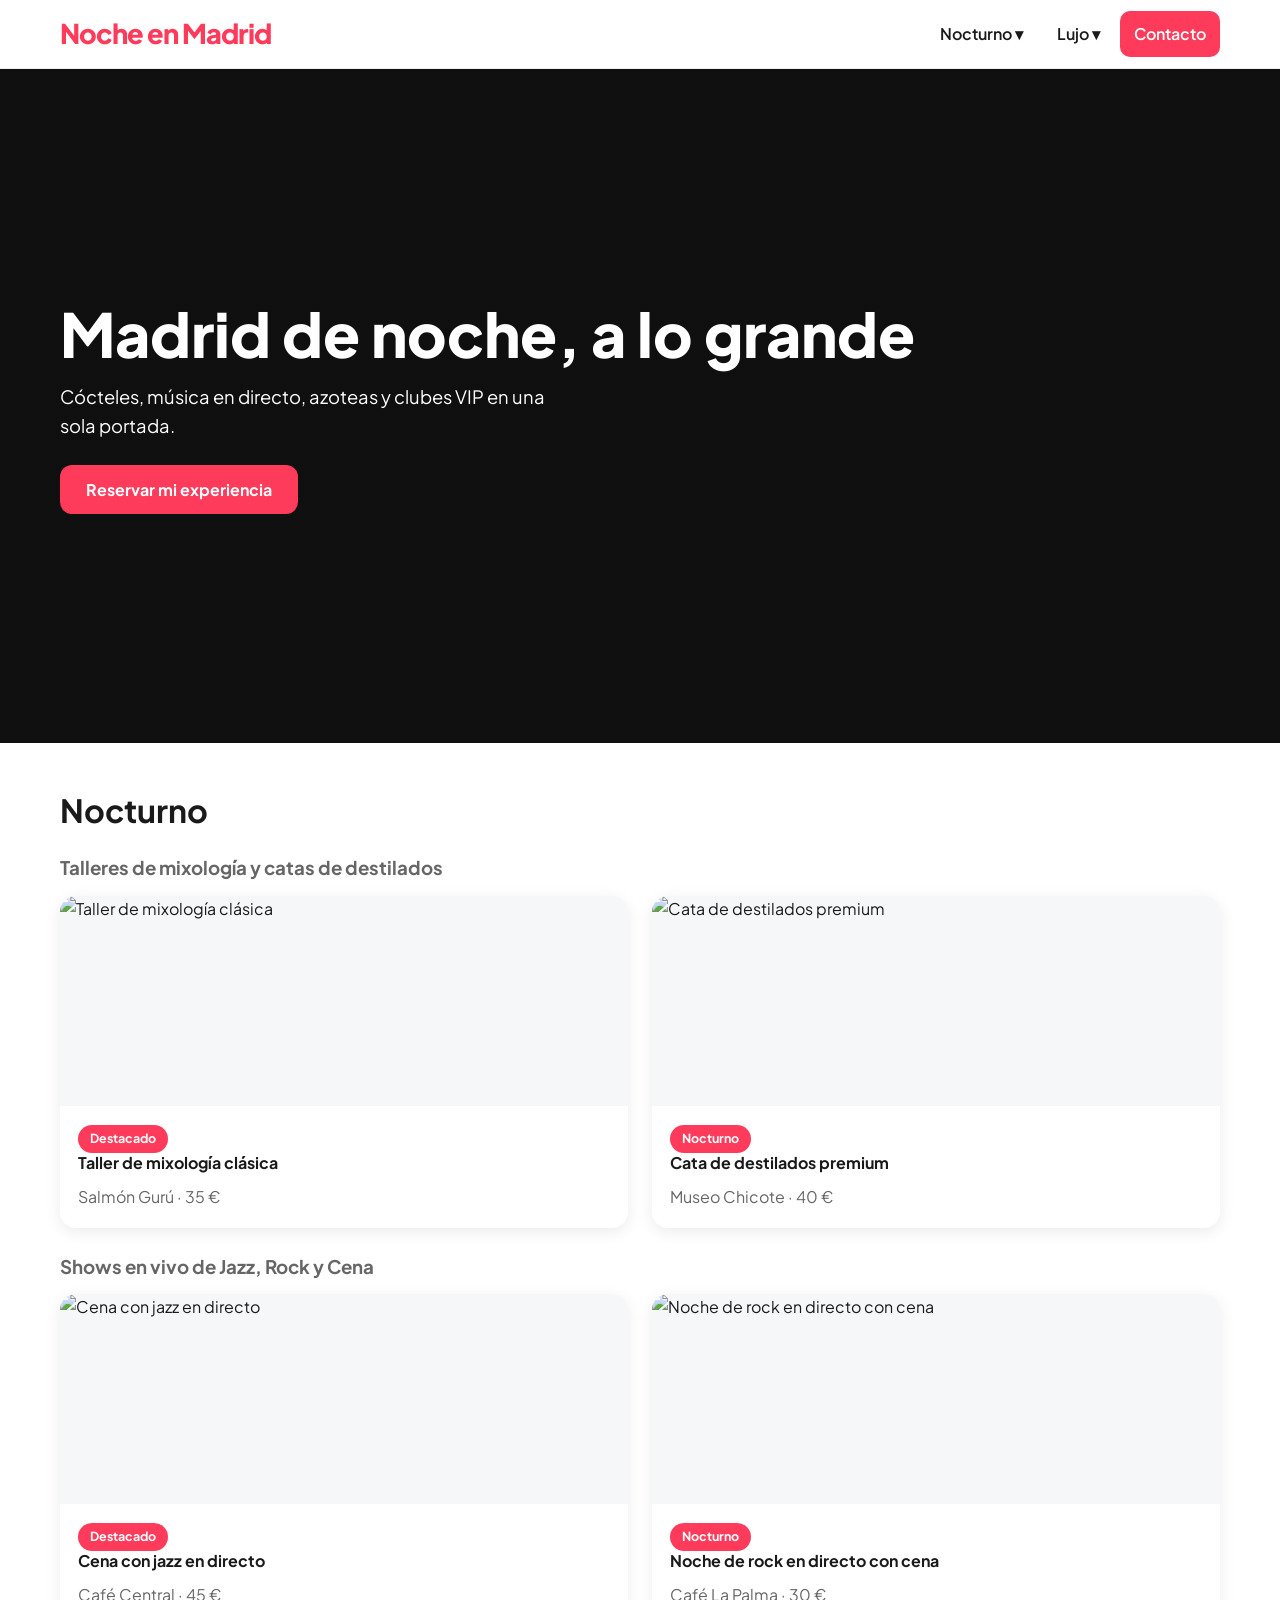
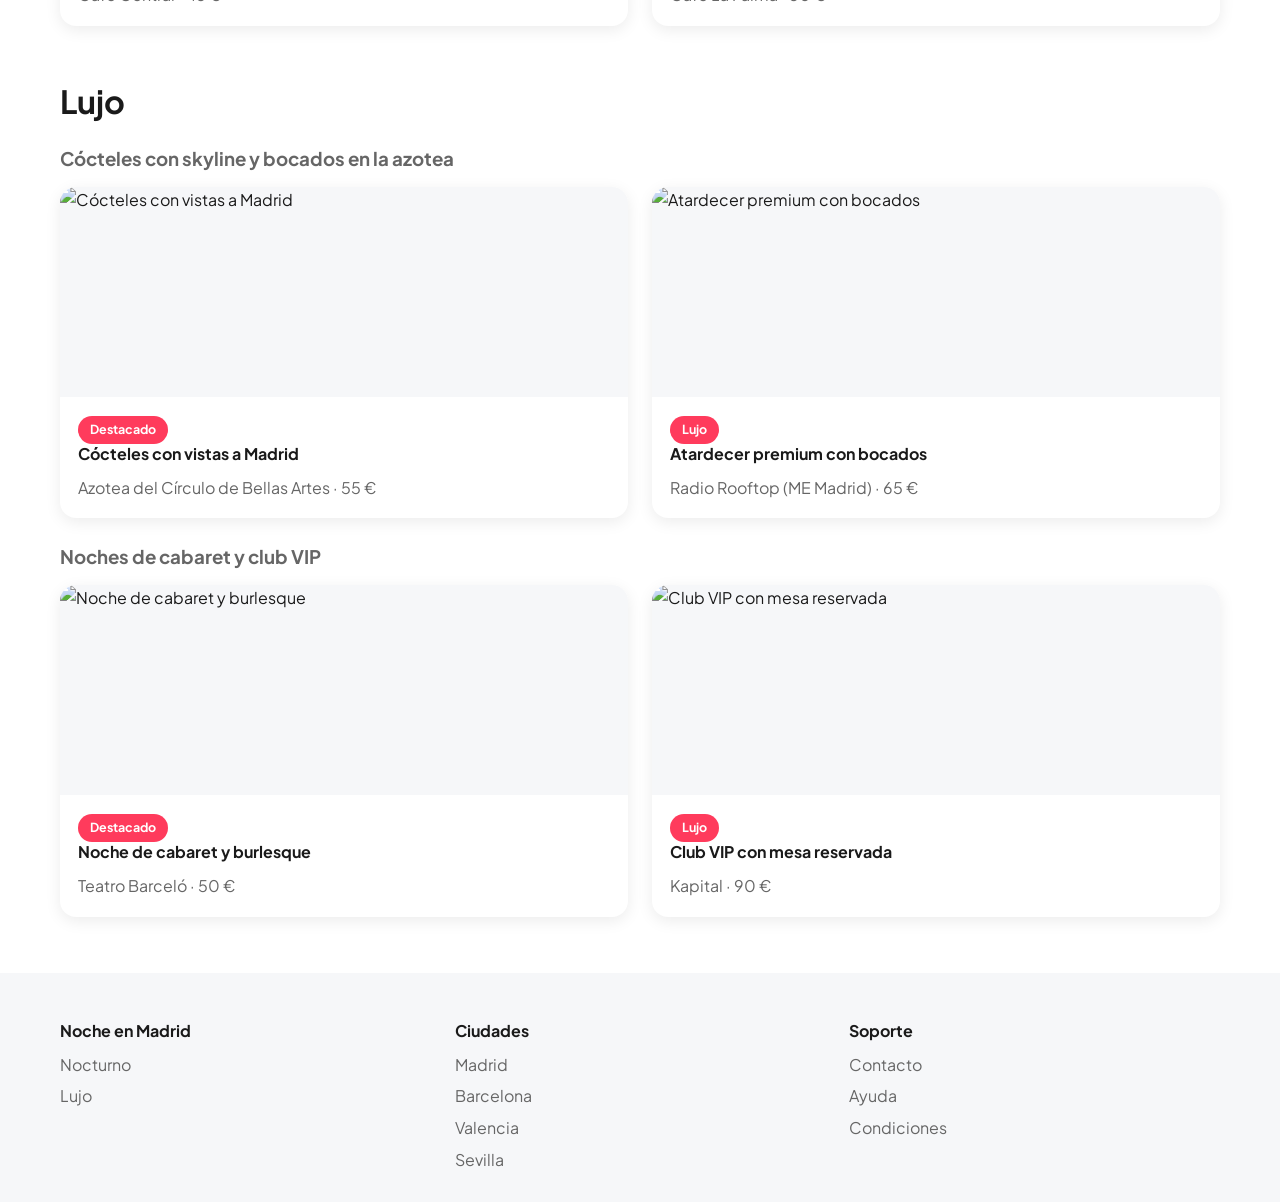
==== index.html @ a61d6d26 "Proyecto HTML ASIR" ====
<!DOCTYPE html>
<html lang="es">
<head>
  <meta charset="UTF-8">
  <meta name="viewport" content="width=device-width, initial-scale=1">
  <title>Madrid | Nocturno y lujo</title>
  <link rel="stylesheet" href="css/styles.css">
</head>
<body>
  <!-- NAVBAR -->
  <header class="navbar"><div class="contenedor">
    <a class="logo" href="index.html">Noche en Madrid</a>
    <nav aria-label="Principal"><ul class="menu">
      <li><a href="index.html#nocturno">Nocturno ▾</a><ul class="submenu"><li><a href="eventos/mix-1.html">Taller de mixología clásica</a></li><li><a href="eventos/mix-2.html">Cata de destilados premium</a></li><li><a href="eventos/live-1.html">Cena con jazz en directo</a></li><li><a href="eventos/live-2.html">Noche de rock en directo con cena</a></li></ul></li>
      <li><a href="index.html#lujo">Lujo ▾</a><ul class="submenu"><li><a href="eventos/roof-1.html">Cócteles con vistas a Madrid</a></li><li><a href="eventos/roof-2.html">Atardecer premium con bocados</a></li><li><a href="eventos/cab-1.html">Noche de cabaret y burlesque</a></li><li><a href="eventos/cab-2.html">Club VIP con mesa reservada</a></li></ul></li>
      <li><a class="btn-nav" href="contacto.html">Contacto</a></li>
    </ul></nav>
  </div></header>

  <!-- Portada General-->
  <!-- BANNER PARALLAX -->
  <section class="parallax"><div class="contenedor"><h1>Madrid de noche, a lo grande</h1><p>Cócteles, música en directo, azoteas y clubes VIP en una sola portada.</p><a class="btn" href="contacto.html">Reservar mi experiencia</a></div></section>
  <main class="contenedor">
    <section id="nocturno" class="bloque"><h2>Nocturno</h2>
      <h3 id="mix">Talleres de mixología y catas de destilados</h3>
      <!-- GRID: 2 columnas en escritorio -->
      <div class="grid">
        <article class="card"><a href="eventos/mix-1.html"><img src="https://images.unsplash.com/photo-1514362545857-3bc16c4c7d1b?auto=format&fit=crop&w=800&q=80" alt="Taller de mixología clásica" loading="lazy">
          <div class="card-body"><span class="badge destacado">Destacado</span><h4>Taller de mixología clásica</h4><p>Salmón Gurú · 35 €</p></div></a></article>
        <article class="card"><a href="eventos/mix-2.html"><img src="https://images.unsplash.com/photo-1514362545857-3bc16c4c7d1b?auto=format&fit=crop&w=800&q=80" alt="Cata de destilados premium" loading="lazy">
          <div class="card-body"><span class="badge">Nocturno</span><h4>Cata de destilados premium</h4><p>Museo Chicote · 40 €</p></div></a></article>
      </div>
      <h3 id="live">Shows en vivo de Jazz, Rock y Cena</h3>
      <!-- GRID: 2 columnas en escritorio, 1 en móvil -->
      <div class="grid">
        <article class="card"><a href="eventos/live-1.html"><img src="https://images.unsplash.com/photo-1415201364774-f6f0bb35f28f?auto=format&fit=crop&w=800&q=80" alt="Cena con jazz en directo" loading="lazy">
          <div class="card-body"><span class="badge destacado">Destacado</span><h4>Cena con jazz en directo</h4><p>Café Central · 45 €</p></div></a></article>
        <article class="card"><a href="eventos/live-2.html"><img src="https://images.unsplash.com/photo-1415201364774-f6f0bb35f28f?auto=format&fit=crop&w=800&q=80" alt="Noche de rock en directo con cena" loading="lazy">
          <div class="card-body"><span class="badge">Nocturno</span><h4>Noche de rock en directo con cena</h4><p>Café La Palma · 30 €</p></div></a></article>
      </div>
    </section>
    <section id="lujo" class="bloque"><h2>Lujo</h2>
      <h3 id="roof">Cócteles con skyline y bocados en la azotea</h3>
      <!-- GRID: 2 columnas en escritorio, 1 en móvil -->
      <div class="grid">
        <article class="card"><a href="eventos/roof-1.html"><img src="https://images.unsplash.com/photo-1519671482749-fd09be7ccebf?auto=format&fit=crop&w=800&q=80" alt="Cócteles con vistas a Madrid" loading="lazy">
          <div class="card-body"><span class="badge destacado">Destacado</span><h4>Cócteles con vistas a Madrid</h4><p>Azotea del Círculo de Bellas Artes · 55 €</p></div></a></article>
        <article class="card"><a href="eventos/roof-2.html"><img src="https://images.unsplash.com/photo-1519671482749-fd09be7ccebf?auto=format&fit=crop&w=800&q=80" alt="Atardecer premium con bocados" loading="lazy">
          <div class="card-body"><span class="badge">Lujo</span><h4>Atardecer premium con bocados</h4><p>Radio Rooftop (ME Madrid) · 65 €</p></div></a></article>
      </div>
      <h3 id="cab">Noches de cabaret y club VIP</h3>
      <!-- GRID: 2 columnas en escritorio -->
      <div class="grid">
        <article class="card"><a href="eventos/cab-1.html"><img src="https://images.unsplash.com/photo-1492684223066-81342ee5ff30?auto=format&fit=crop&w=800&q=80" alt="Noche de cabaret y burlesque" loading="lazy">
          <div class="card-body"><span class="badge destacado">Destacado</span><h4>Noche de cabaret y burlesque</h4><p>Teatro Barceló · 50 €</p></div></a></article>
        <article class="card"><a href="eventos/cab-2.html"><img src="https://images.unsplash.com/photo-1492684223066-81342ee5ff30?auto=format&fit=crop&w=800&q=80" alt="Club VIP con mesa reservada" loading="lazy">
          <div class="card-body"><span class="badge">Lujo</span><h4>Club VIP con mesa reservada</h4><p>Kapital · 90 €</p></div></a></article>
      </div>
    </section>
  </main>

  <!-- FOOTER: CSS Grid de 3 columnas -->
  <footer class="footer"><div class="contenedor">
    <div class="footer-grid">
      <div><h4>Noche en Madrid</h4><ul><li><a href="index.html#nocturno">Nocturno</a></li><li><a href="index.html#lujo">Lujo</a></li></ul></div>
      <div><h4>Ciudades</h4><ul><li>Madrid</li><li>Barcelona</li><li>Valencia</li><li>Sevilla</li></ul></div>
      <div><h4>Soporte</h4><ul><li><a href="contacto.html">Contacto</a></li><li>Ayuda</li><li>Condiciones</li></ul></div>

  </div></footer>
</body>
</html>
---- css/styles.css ----
/* =====================================================
   Proyecto ASIR · Autor: Juanes
   Solo CSS3 puro (sin JavaScript ni frameworks)
   ===================================================== */
@import url('https://fonts.googleapis.com/css2?family=Plus+Jakarta+Sans:wght@400;600;800&display=swap');

/* Variables: paleta */
:root{--blanco:#FFFFFF;--gris:#F6F7F9;--texto:#1A1A1A;--sec:#666666;--acento:#FF3B5C;--azul:#0070F3;--r:16px;--sombra:0 4px 16px rgba(0,0,0,.08)}
*{box-sizing:border-box;margin:0;padding:0}
body{font-family:'Plus Jakarta Sans',sans-serif;color:var(--texto);background:var(--blanco);line-height:1.6}
img{max-width:100%;display:block}
a{color:inherit;text-decoration:none}
ul{list-style:none}
h1,h2,h3,h4{line-height:1.2;margin-bottom:12px}
.contenedor{width:min(1160px,92%);margin-inline:auto}

/* NAVBAR · FLEXBOX: logo a la izquierda, menú a la derecha */
.navbar{position:sticky;top:0;z-index:50;background:var(--blanco);box-shadow:0 1px 0 #eee}
.navbar .contenedor{display:flex;align-items:center;justify-content:space-between;min-height:68px}
.logo{font-weight:800;font-size:1.7rem;color:var(--acento);letter-spacing:-1px}
.menu{display:flex;align-items:center;gap:6px}
.menu>li{position:relative}
.menu a{display:block;padding:10px 14px;border-radius:10px;font-weight:600;transition:all .3s ease}
.menu a:hover{background:var(--gris);color:var(--acento)}
.menu a.btn-nav{background:var(--acento);color:#fff}
.menu a.btn-nav:hover{background:#e0294a;color:#fff}
/* MENÚ DESPLEGABLE: submenú oculto que aparece con :hover y :focus-within (accesible con teclado) */
.submenu{position:absolute;top:100%;left:0;min-width:270px;background:#fff;border-radius:12px;box-shadow:var(--sombra);padding:8px;opacity:0;visibility:hidden;transform:translateY(8px);transition:all .3s ease}
.menu li:hover>.submenu,.menu li:focus-within>.submenu{opacity:1;visibility:visible;transform:none}

/* ANIMACIONES @keyframes: aparición suave y pulso del badge "Destacado" */
@keyframes fadeInUp{from{opacity:0;transform:translateY(24px)}to{opacity:1;transform:none}}
@keyframes pulso{0%,100%{box-shadow:0 0 0 0 rgba(255,59,92,.5)}50%{box-shadow:0 0 0 10px rgba(255,59,92,0)}}

/* PARALLAX: la imagen queda fija (background-attachment: fixed) mientras el contenido se desplaza */
.parallax{min-height:75vh;display:flex;align-items:center;color:#fff;
  background-image:linear-gradient(rgba(0,0,0,.55),rgba(0,0,0,.55)),url('https://images.unsplash.com/photo-1514362545857-3bc16c4c7d1b?auto=format&fit=crop&w=1600&q=80');
  background-attachment:fixed;background-position:center;background-size:cover;background-color:#222}
.parallax h1{font-size:clamp(2rem,6vw,3.8rem);font-weight:800;animation:fadeInUp .9s ease both}
.parallax p{font-size:1.15rem;margin-bottom:24px;max-width:520px}

/* Botones y badges */
.btn{display:inline-block;background:var(--acento);color:#fff;padding:12px 26px;border:0;border-radius:12px;font:inherit;font-weight:700;cursor:pointer;transition:all .3s ease}
.btn:hover{background:#e0294a;transform:translateY(-3px);box-shadow:0 8px 18px rgba(255,59,92,.35)}
.badge{display:inline-block;padding:4px 12px;border-radius:999px;background:var(--acento);color:#fff;font-size:.78rem;font-weight:700}
.badge.azul{background:var(--azul)}
.destacado{animation:pulso 2s infinite}

/* PORTADA · CSS GRID: tarjetas de 2 columnas por subapartado */
.bloque{padding:48px 0 8px}
.bloque h2{font-size:2rem}
.bloque h3{margin:28px 0 16px;color:var(--sec)}
.grid{display:grid;grid-template-columns:repeat(2,1fr);gap:24px}
.card{background:#fff;border-radius:var(--r);box-shadow:var(--sombra);overflow:hidden;transition:all .3s ease}
.card:hover{transform:translateY(-5px);box-shadow:0 14px 30px rgba(0,0,0,.14)}
.card img{width:100%;height:210px;object-fit:cover;background:var(--gris)}
.card-body{padding:18px}
.card-body p{color:var(--sec)}

/* PÁGINAS DE EVENTO · GRID 2 columnas: contenido + tarjeta lateral sticky */
.migas{display:flex;flex-wrap:wrap;gap:8px;padding:20px 0;font-size:.9rem;color:var(--sec)}
.migas li+li::before{content:">";margin-right:8px}
.migas a:hover{color:var(--acento)}
.detalle{display:grid;grid-template-columns:2fr 1fr;gap:32px;align-items:start;padding-bottom:48px}
.contenido section{margin-top:32px}
.contenido h1{font-size:2.2rem;margin-top:16px}
.lead{color:var(--sec);font-size:1.1rem}
/* CARRUSEL CSS PURO: Flexbox + scroll horizontal con scroll-snap */
.carrusel{display:flex;gap:12px;overflow-x:auto;scroll-snap-type:x mandatory;border-radius:var(--r);margin-bottom:8px}
.carrusel img{flex:0 0 100%;height:420px;object-fit:cover;scroll-snap-align:center;background:var(--gris)}
.pista{font-size:.85rem;color:var(--sec);margin-bottom:12px}
.disfrutar{display:grid;grid-template-columns:repeat(2,1fr);gap:12px}
.disfrutar li{background:var(--gris);padding:14px;border-radius:12px;transition:all .3s ease}
.disfrutar li:hover{transform:translateY(-3px);box-shadow:var(--sombra)}
.info{display:grid;grid-template-columns:repeat(2,1fr);gap:12px}
.info div{background:var(--gris);padding:14px;border-radius:12px}
.mapa iframe{width:100%;height:350px;border:0;border-radius:var(--r);margin-top:12px}
.resumen{position:sticky;top:90px;background:#fff;border-radius:var(--r);box-shadow:var(--sombra);padding:24px}
.resumen .btn{display:block;text-align:center;margin-top:16px}
.precio{font-size:2rem;font-weight:800}
.nota{color:var(--sec);font-size:.85rem}

/* Contacto */
.contacto-form{padding:16px 0 48px;max-width:780px}
.contacto-form h1,main>h1{margin:24px 0}
fieldset{border:1px solid #e4e6ea;border-radius:var(--r);padding:20px;margin-bottom:20px}
legend{padding:0 10px;font-weight:700;color:var(--acento)}
.campos{display:grid;grid-template-columns:repeat(2,1fr);gap:16px}
label{display:block;font-weight:600;font-size:.92rem}
input,select,textarea{width:100%;margin-top:6px;padding:11px 12px;border:1px solid #d5d8de;border-radius:12px;font:inherit;background:var(--gris);transition:all .3s ease}
input:focus,select:focus,textarea:focus{outline:2px solid var(--azul);background:#fff}
label.inline{display:flex;align-items:center;gap:8px;margin-top:10px;font-weight:400}
label.inline input{width:auto;margin:0}

/* FOOTER · GRID de 4 columnas */
.footer{background:var(--gris);padding:48px 0 24px;margin-top:48px}
.footer-grid{display:grid;grid-template-columns:repeat(3,1fr);gap:24px}
.footer h4{margin-bottom:12px}
.footer li{color:var(--sec);margin-bottom:6px}
.footer a:hover{color:var(--acento)}
.creditos{margin-top:32px;padding-top:16px;border-top:1px solid #dde0e5;color:var(--sec);font-size:.85rem}

/* MEDIA QUERIES · TABLET (≤992px): detalle y footer se reorganizan */
@media (max-width:992px){
  .detalle{grid-template-columns:1fr}
  .resumen{position:static}
  .footer-grid{grid-template-columns:repeat(3,1fr)}
  .carrusel img{height:340px}
}
/* MEDIA QUERIES · MÓVIL (≤600px): todo a 1 columna, menú vertical y mapas más bajos */
@media (max-width:600px){
  .navbar .contenedor{flex-direction:column;padding:10px 0}
  .menu{flex-wrap:wrap;justify-content:center}
  .submenu{display:none}               /* en móvil se navega desde las tarjetas */
  .grid,.disfrutar,.info,.campos,.footer-grid{grid-template-columns:1fr}
  .parallax{background-attachment:scroll} /* el parallax fijo falla en móviles */
  .carrusel img{height:240px}
  .mapa iframe{height:260px}
}
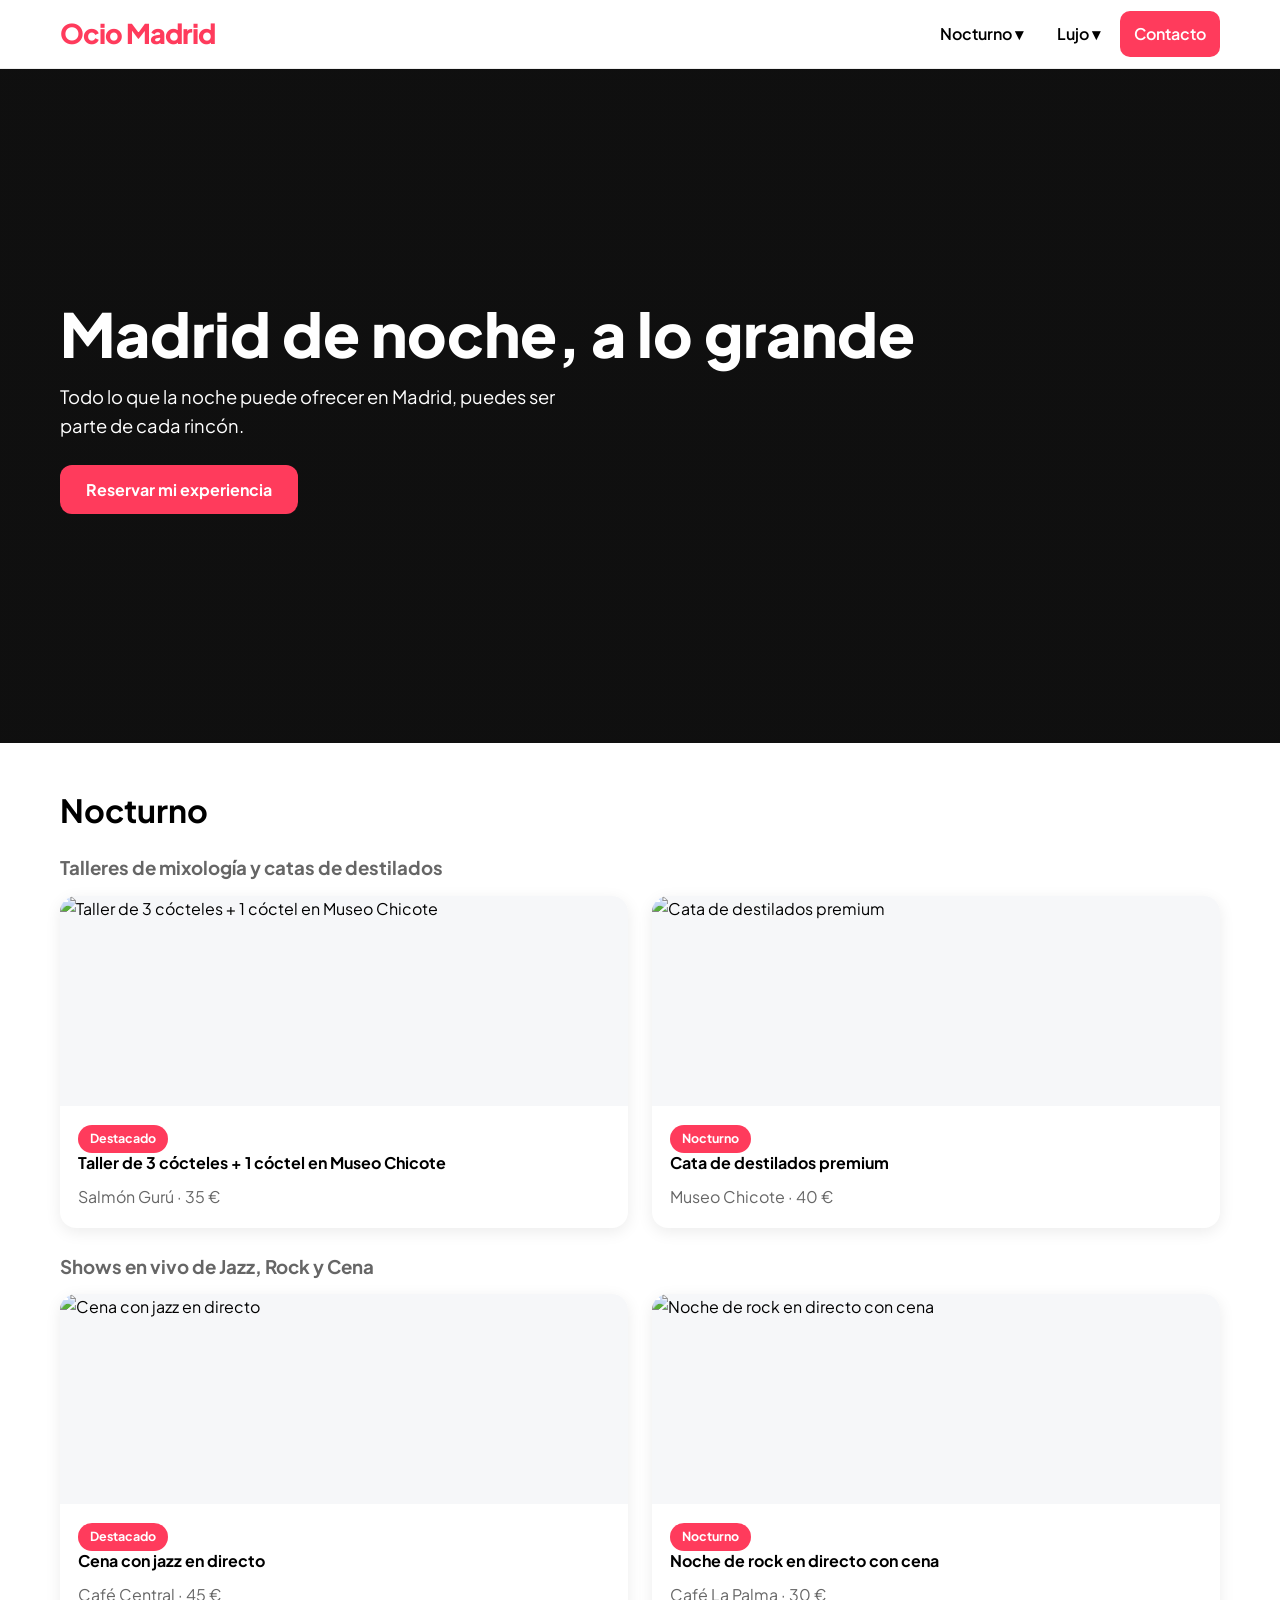
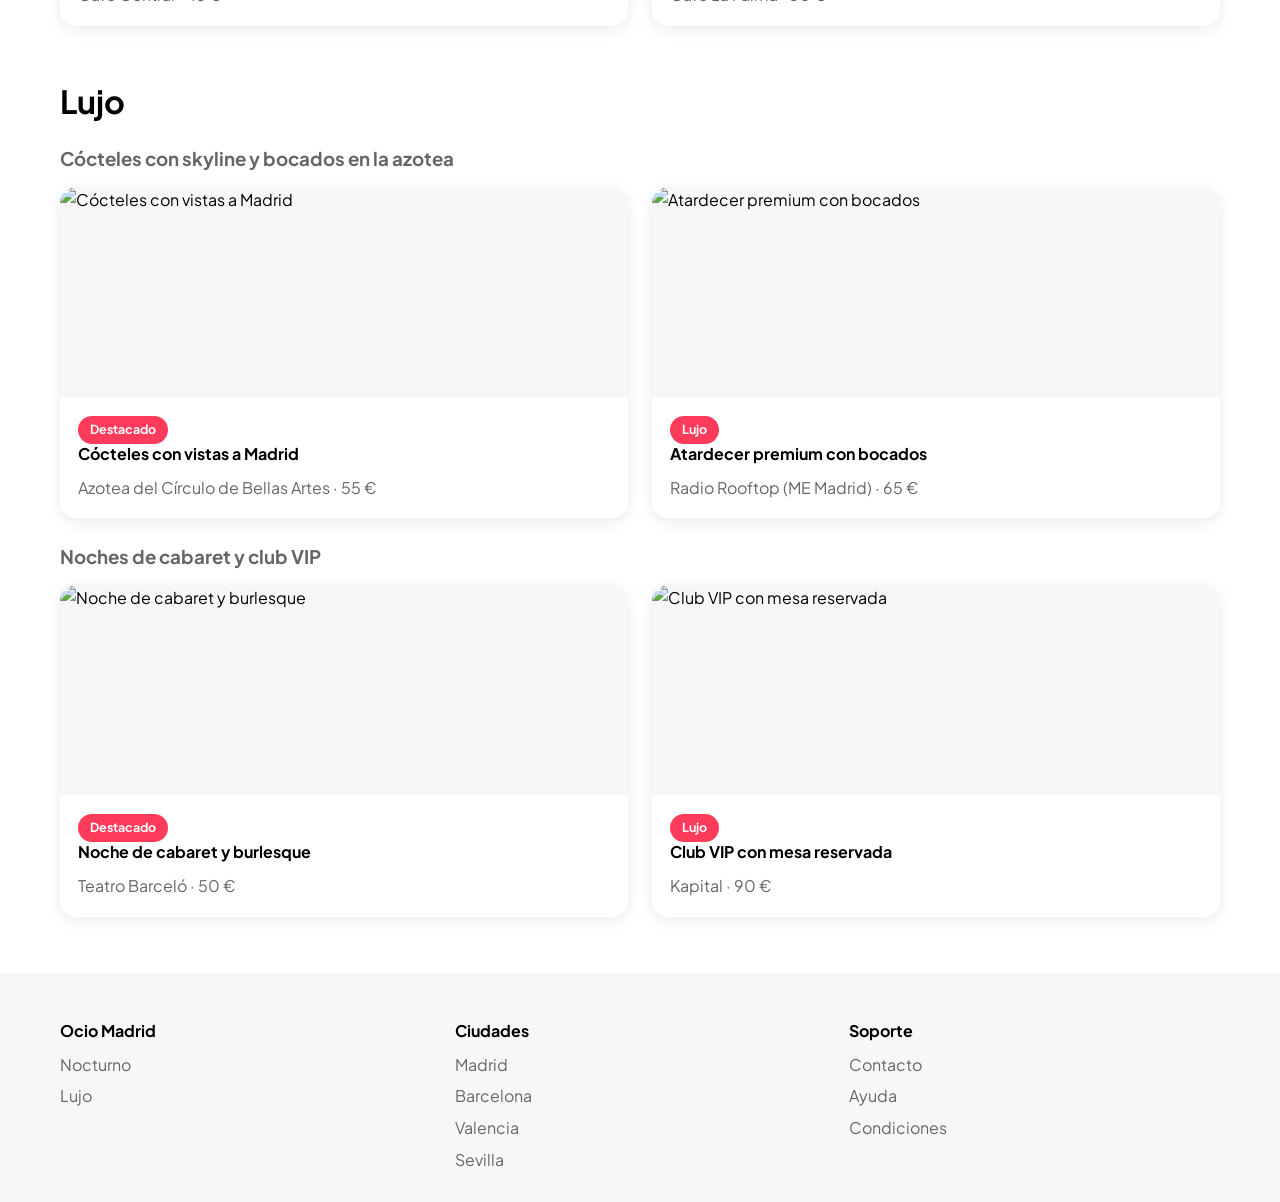
==== commit 96a14a1b: "Correcciones" ====
--- a/index.html
+++ b/index.html
@@ -1,3 +1,4 @@
+<!--Todo esto es la portada de mi parte con mis cosas (Juanes)-->
 <!DOCTYPE html>
 <html lang="es">
 <head>
@@ -9,9 +10,9 @@
 <body>
   <!-- NAVBAR -->
   <header class="navbar"><div class="contenedor">
-    <a class="logo" href="index.html">Noche en Madrid</a>
+    <a class="logo" href="index.html">Ocio Madrid</a>
     <nav aria-label="Principal"><ul class="menu">
-      <li><a href="index.html#nocturno">Nocturno ▾</a><ul class="submenu"><li><a href="eventos/mix-1.html">Taller de mixología clásica</a></li><li><a href="eventos/mix-2.html">Cata de destilados premium</a></li><li><a href="eventos/live-1.html">Cena con jazz en directo</a></li><li><a href="eventos/live-2.html">Noche de rock en directo con cena</a></li></ul></li>
+      <li><a href="index.html#nocturno">Nocturno ▾</a><ul class="submenu"><li><a href="eventos/mix-1.html">Taller de 3 cócteles + 1 cóctel en Museo Chicote</a></li><li><a href="eventos/mix-2.html">Cata de destilados premium</a></li><li><a href="eventos/live-1.html">Cena con jazz en directo</a></li><li><a href="eventos/live-2.html">Noche de rock en directo con cena</a></li></ul></li>
       <li><a href="index.html#lujo">Lujo ▾</a><ul class="submenu"><li><a href="eventos/roof-1.html">Cócteles con vistas a Madrid</a></li><li><a href="eventos/roof-2.html">Atardecer premium con bocados</a></li><li><a href="eventos/cab-1.html">Noche de cabaret y burlesque</a></li><li><a href="eventos/cab-2.html">Club VIP con mesa reservada</a></li></ul></li>
       <li><a class="btn-nav" href="contacto.html">Contacto</a></li>
     </ul></nav>
@@ -19,19 +20,19 @@
 
   <!-- Portada General-->
   <!-- BANNER PARALLAX -->
-  <section class="parallax"><div class="contenedor"><h1>Madrid de noche, a lo grande</h1><p>Cócteles, música en directo, azoteas y clubes VIP en una sola portada.</p><a class="btn" href="contacto.html">Reservar mi experiencia</a></div></section>
+  <section class="parallax"><div class="contenedor"><h1>Madrid de noche, a lo grande</h1><p>Todo lo que la noche puede ofrecer en Madrid, puedes ser parte de cada rincón.</p><a class="btn" href="contacto.html">Reservar mi experiencia</a></div></section>
   <main class="contenedor">
     <section id="nocturno" class="bloque"><h2>Nocturno</h2>
       <h3 id="mix">Talleres de mixología y catas de destilados</h3>
-      <!-- GRID: 2 columnas en escritorio -->
+      <!-- GRID de 2 columnas en escritorio -->
       <div class="grid">
-        <article class="card"><a href="eventos/mix-1.html"><img src="https://images.unsplash.com/photo-1514362545857-3bc16c4c7d1b?auto=format&fit=crop&w=800&q=80" alt="Taller de mixología clásica" loading="lazy">
-          <div class="card-body"><span class="badge destacado">Destacado</span><h4>Taller de mixología clásica</h4><p>Salmón Gurú · 35 €</p></div></a></article>
+        <article class="card"><a href="eventos/mix-1.html"><img src="https://images.unsplash.com/photo-1514362545857-3bc16c4c7d1b?auto=format&fit=crop&w=800&q=80" alt="Taller de 3 cócteles + 1 cóctel en Museo Chicote" loading="lazy">
+          <div class="card-body"><span class="badge destacado">Destacado</span><h4>Taller de 3 cócteles + 1 cóctel en Museo Chicote</h4><p>Salmón Gurú · 35 €</p></div></a></article>
         <article class="card"><a href="eventos/mix-2.html"><img src="https://images.unsplash.com/photo-1514362545857-3bc16c4c7d1b?auto=format&fit=crop&w=800&q=80" alt="Cata de destilados premium" loading="lazy">
           <div class="card-body"><span class="badge">Nocturno</span><h4>Cata de destilados premium</h4><p>Museo Chicote · 40 €</p></div></a></article>
       </div>
       <h3 id="live">Shows en vivo de Jazz, Rock y Cena</h3>
-      <!-- GRID: 2 columnas en escritorio, 1 en móvil -->
+      <!-- GRID de 2 columnas en escritorio, 1 en móvil -->
       <div class="grid">
         <article class="card"><a href="eventos/live-1.html"><img src="https://images.unsplash.com/photo-1415201364774-f6f0bb35f28f?auto=format&fit=crop&w=800&q=80" alt="Cena con jazz en directo" loading="lazy">
           <div class="card-body"><span class="badge destacado">Destacado</span><h4>Cena con jazz en directo</h4><p>Café Central · 45 €</p></div></a></article>
@@ -41,7 +42,7 @@
     </section>
     <section id="lujo" class="bloque"><h2>Lujo</h2>
       <h3 id="roof">Cócteles con skyline y bocados en la azotea</h3>
-      <!-- GRID: 2 columnas en escritorio, 1 en móvil -->
+      <!-- GRID de 2 columnas en escritorio, 1 en móvil -->
       <div class="grid">
         <article class="card"><a href="eventos/roof-1.html"><img src="https://images.unsplash.com/photo-1519671482749-fd09be7ccebf?auto=format&fit=crop&w=800&q=80" alt="Cócteles con vistas a Madrid" loading="lazy">
           <div class="card-body"><span class="badge destacado">Destacado</span><h4>Cócteles con vistas a Madrid</h4><p>Azotea del Círculo de Bellas Artes · 55 €</p></div></a></article>
@@ -49,7 +50,7 @@
           <div class="card-body"><span class="badge">Lujo</span><h4>Atardecer premium con bocados</h4><p>Radio Rooftop (ME Madrid) · 65 €</p></div></a></article>
       </div>
       <h3 id="cab">Noches de cabaret y club VIP</h3>
-      <!-- GRID: 2 columnas en escritorio -->
+      <!-- GRID de 2 columnas en escritorio -->
       <div class="grid">
         <article class="card"><a href="eventos/cab-1.html"><img src="https://images.unsplash.com/photo-1492684223066-81342ee5ff30?auto=format&fit=crop&w=800&q=80" alt="Noche de cabaret y burlesque" loading="lazy">
           <div class="card-body"><span class="badge destacado">Destacado</span><h4>Noche de cabaret y burlesque</h4><p>Teatro Barceló · 50 €</p></div></a></article>
@@ -59,10 +60,10 @@
     </section>
   </main>
 
-  <!-- FOOTER: CSS Grid de 3 columnas -->
+  <!-- FOOTER CSS Grid de 3 columnas -->
   <footer class="footer"><div class="contenedor">
     <div class="footer-grid">
-      <div><h4>Noche en Madrid</h4><ul><li><a href="index.html#nocturno">Nocturno</a></li><li><a href="index.html#lujo">Lujo</a></li></ul></div>
+      <div><h4>Ocio Madrid</h4><ul><li><a href="index.html#nocturno">Nocturno</a></li><li><a href="index.html#lujo">Lujo</a></li></ul></div>
       <div><h4>Ciudades</h4><ul><li>Madrid</li><li>Barcelona</li><li>Valencia</li><li>Sevilla</li></ul></div>
       <div><h4>Soporte</h4><ul><li><a href="contacto.html">Contacto</a></li><li>Ayuda</li><li>Condiciones</li></ul></div>
 
--- a/css/styles.css
+++ b/css/styles.css
@@ -1,119 +1,557 @@
-/* =====================================================
-   Proyecto ASIR · Autor: Juanes
-   Solo CSS3 puro (sin JavaScript ni frameworks)
-   ===================================================== */
 @import url('https://fonts.googleapis.com/css2?family=Plus+Jakarta+Sans:wght@400;600;800&display=swap');
 
-/* Variables: paleta */
-:root{--blanco:#FFFFFF;--gris:#F6F7F9;--texto:#1A1A1A;--sec:#666666;--acento:#FF3B5C;--azul:#0070F3;--r:16px;--sombra:0 4px 16px rgba(0,0,0,.08)}
-*{box-sizing:border-box;margin:0;padding:0}
-body{font-family:'Plus Jakarta Sans',sans-serif;color:var(--texto);background:var(--blanco);line-height:1.6}
-img{max-width:100%;display:block}
-a{color:inherit;text-decoration:none}
-ul{list-style:none}
-h1,h2,h3,h4{line-height:1.2;margin-bottom:12px}
-.contenedor{width:min(1160px,92%);margin-inline:auto}
-
-/* NAVBAR · FLEXBOX: logo a la izquierda, menú a la derecha */
-.navbar{position:sticky;top:0;z-index:50;background:var(--blanco);box-shadow:0 1px 0 #eee}
-.navbar .contenedor{display:flex;align-items:center;justify-content:space-between;min-height:68px}
-.logo{font-weight:800;font-size:1.7rem;color:var(--acento);letter-spacing:-1px}
-.menu{display:flex;align-items:center;gap:6px}
-.menu>li{position:relative}
-.menu a{display:block;padding:10px 14px;border-radius:10px;font-weight:600;transition:all .3s ease}
-.menu a:hover{background:var(--gris);color:var(--acento)}
-.menu a.btn-nav{background:var(--acento);color:#fff}
-.menu a.btn-nav:hover{background:#e0294a;color:#fff}
-/* MENÚ DESPLEGABLE: submenú oculto que aparece con :hover y :focus-within (accesible con teclado) */
-.submenu{position:absolute;top:100%;left:0;min-width:270px;background:#fff;border-radius:12px;box-shadow:var(--sombra);padding:8px;opacity:0;visibility:hidden;transform:translateY(8px);transition:all .3s ease}
-.menu li:hover>.submenu,.menu li:focus-within>.submenu{opacity:1;visibility:visible;transform:none}
-
-/* ANIMACIONES @keyframes: aparición suave y pulso del badge "Destacado" */
-@keyframes fadeInUp{from{opacity:0;transform:translateY(24px)}to{opacity:1;transform:none}}
-@keyframes pulso{0%,100%{box-shadow:0 0 0 0 rgba(255,59,92,.5)}50%{box-shadow:0 0 0 10px rgba(255,59,92,0)}}
-
-/* PARALLAX: la imagen queda fija (background-attachment: fixed) mientras el contenido se desplaza */
-.parallax{min-height:75vh;display:flex;align-items:center;color:#fff;
-  background-image:linear-gradient(rgba(0,0,0,.55),rgba(0,0,0,.55)),url('https://images.unsplash.com/photo-1514362545857-3bc16c4c7d1b?auto=format&fit=crop&w=1600&q=80');
-  background-attachment:fixed;background-position:center;background-size:cover;background-color:#222}
-.parallax h1{font-size:clamp(2rem,6vw,3.8rem);font-weight:800;animation:fadeInUp .9s ease both}
-.parallax p{font-size:1.15rem;margin-bottom:24px;max-width:520px}
+/* Variables de la paleta de colores */
+:root {
+  --blanco: #FFFFFF;
+  --gris: #F6F7F9;
+  --texto: #000000;
+  --sec: #666666;
+  --acento: #FF3B5C;
+  --azul: #0070F3;
+  --r: 16px;
+  --sombra: 0 4px 16px rgba(0, 0, 0, .08)
+}
+
+* {
+  box-sizing: border-box;
+  margin: 0;
+  padding: 0
+}
+
+body {
+  font-family: 'Plus Jakarta Sans', sans-serif;
+  color: var(--texto);
+  background: var(--blanco);
+  line-height: 1.6
+}
+
+img {
+  max-width: 100%;
+  display: block
+}
+
+a {
+  color: inherit;
+  text-decoration: none
+}
+
+ul {
+  list-style: none
+}
+
+h1,
+h2,
+h3,
+h4 {
+  line-height: 1.2;
+  margin-bottom: 12px
+}
+
+.contenedor {
+  width: min(1160px, 92%);
+  margin-inline: auto
+}
+
+/* NAVBAR y FLEXBOX: Logo a la izquierda, menú a la derecha */
+.navbar {
+  position: sticky;
+  top: 0;
+  z-index: 50;
+  background: var(--blanco);
+  box-shadow: 0 1px 0 #eee
+}
+
+.navbar .contenedor {
+  display: flex;
+  align-items: center;
+  justify-content: space-between;
+  min-height: 68px
+}
+
+.logo {
+  font-weight: 800;
+  font-size: 1.7rem;
+  color: var(--acento);
+  letter-spacing: -1px
+}
+
+.menu {
+  display: flex;
+  align-items: center;
+  gap: 6px
+}
+
+.menu>li {
+  position: relative
+}
+
+.menu a {
+  display: block;
+  padding: 10px 14px;
+  border-radius: 10px;
+  font-weight: 600;
+  transition: all .3s ease
+}
+
+.menu a:hover {
+  background: var(--gris);
+  color: var(--acento)
+}
+
+.menu a.btn-nav {
+  background: var(--acento);
+  color: #fff
+}
+
+.menu a.btn-nav:hover {
+  background: #e0294a;
+  color: #fff
+}
+
+/* MENÚ DESPLEGABLE con submenú oculto y hover */
+.submenu {
+  position: absolute;
+  top: 100%;
+  left: 0;
+  min-width: 270px;
+  background: #fff;
+  border-radius: 12px;
+  box-shadow: var(--sombra);
+  padding: 8px;
+  opacity: 0;
+  visibility: hidden;
+  transform: translateY(8px);
+  transition: all .3s ease
+}
+
+.menu li:hover>.submenu,
+.menu li:focus-within>.submenu {
+  opacity: 1;
+  visibility: visible;
+  transform: none
+}
+
+/* ANIMACIONES @keyframes*/
+@keyframes fadeInUp {
+  from {
+    opacity: 0;
+    transform: translateY(24px)
+  }
+
+  to {
+    opacity: 1;
+    transform: none
+  }
+}
+
+@keyframes pulso {
+
+  0%,
+  100% {
+    box-shadow: 0 0 0 0 rgba(255, 59, 92, .5)
+  }
+
+  50% {
+    box-shadow: 0 0 0 10px rgba(255, 59, 92, 0)
+  }
+}
+
+/* PARALLAX que es que la imagen queda fija en el background mientras el contenido se desplaza */
+.parallax {
+  min-height: 75vh;
+  display: flex;
+  align-items: center;
+  color: #fff;
+  background-image: linear-gradient(rgba(0, 0, 0, .55), rgba(0, 0, 0, .55)), url('https://images.unsplash.com/photo-1514362545857-3bc16c4c7d1b?auto=format&fit=crop&w=1600&q=80');
+  background-attachment: fixed;
+  background-position: center;
+  background-size: cover;
+  background-color: #222
+}
+
+.parallax h1 {
+  font-size: clamp(2rem, 6vw, 3.8rem);
+  font-weight: 800;
+  animation: fadeInUp .9s ease both
+}
+
+.parallax p {
+  font-size: 1.15rem;
+  margin-bottom: 24px;
+  max-width: 520px
+}
 
 /* Botones y badges */
-.btn{display:inline-block;background:var(--acento);color:#fff;padding:12px 26px;border:0;border-radius:12px;font:inherit;font-weight:700;cursor:pointer;transition:all .3s ease}
-.btn:hover{background:#e0294a;transform:translateY(-3px);box-shadow:0 8px 18px rgba(255,59,92,.35)}
-.badge{display:inline-block;padding:4px 12px;border-radius:999px;background:var(--acento);color:#fff;font-size:.78rem;font-weight:700}
-.badge.azul{background:var(--azul)}
-.destacado{animation:pulso 2s infinite}
-
-/* PORTADA · CSS GRID: tarjetas de 2 columnas por subapartado */
-.bloque{padding:48px 0 8px}
-.bloque h2{font-size:2rem}
-.bloque h3{margin:28px 0 16px;color:var(--sec)}
-.grid{display:grid;grid-template-columns:repeat(2,1fr);gap:24px}
-.card{background:#fff;border-radius:var(--r);box-shadow:var(--sombra);overflow:hidden;transition:all .3s ease}
-.card:hover{transform:translateY(-5px);box-shadow:0 14px 30px rgba(0,0,0,.14)}
-.card img{width:100%;height:210px;object-fit:cover;background:var(--gris)}
-.card-body{padding:18px}
-.card-body p{color:var(--sec)}
-
-/* PÁGINAS DE EVENTO · GRID 2 columnas: contenido + tarjeta lateral sticky */
-.migas{display:flex;flex-wrap:wrap;gap:8px;padding:20px 0;font-size:.9rem;color:var(--sec)}
-.migas li+li::before{content:">";margin-right:8px}
-.migas a:hover{color:var(--acento)}
-.detalle{display:grid;grid-template-columns:2fr 1fr;gap:32px;align-items:start;padding-bottom:48px}
-.contenido section{margin-top:32px}
-.contenido h1{font-size:2.2rem;margin-top:16px}
-.lead{color:var(--sec);font-size:1.1rem}
-/* CARRUSEL CSS PURO: Flexbox + scroll horizontal con scroll-snap */
-.carrusel{display:flex;gap:12px;overflow-x:auto;scroll-snap-type:x mandatory;border-radius:var(--r);margin-bottom:8px}
-.carrusel img{flex:0 0 100%;height:420px;object-fit:cover;scroll-snap-align:center;background:var(--gris)}
-.pista{font-size:.85rem;color:var(--sec);margin-bottom:12px}
-.disfrutar{display:grid;grid-template-columns:repeat(2,1fr);gap:12px}
-.disfrutar li{background:var(--gris);padding:14px;border-radius:12px;transition:all .3s ease}
-.disfrutar li:hover{transform:translateY(-3px);box-shadow:var(--sombra)}
-.info{display:grid;grid-template-columns:repeat(2,1fr);gap:12px}
-.info div{background:var(--gris);padding:14px;border-radius:12px}
-.mapa iframe{width:100%;height:350px;border:0;border-radius:var(--r);margin-top:12px}
-.resumen{position:sticky;top:90px;background:#fff;border-radius:var(--r);box-shadow:var(--sombra);padding:24px}
-.resumen .btn{display:block;text-align:center;margin-top:16px}
-.precio{font-size:2rem;font-weight:800}
-.nota{color:var(--sec);font-size:.85rem}
+.btn {
+  display: inline-block;
+  background: var(--acento);
+  color: #fff;
+  padding: 12px 26px;
+  border: 0;
+  border-radius: 12px;
+  font: inherit;
+  font-weight: 700;
+  cursor: pointer;
+  transition: all .3s ease
+}
+
+.btn:hover {
+  background: #e0294a;
+  transform: translateY(-3px);
+  box-shadow: 0 8px 18px rgba(255, 59, 92, .35)
+}
+
+.badge {
+  display: inline-block;
+  padding: 4px 12px;
+  border-radius: 999px;
+  background: var(--acento);
+  color: #fff;
+  font-size: .78rem;
+  font-weight: 700
+}
+
+.badge.azul {
+  background: var(--azul)
+}
+
+.destacado {
+  animation: pulso 2s infinite
+}
+
+/* PORTADA */
+.bloque {
+  padding: 48px 0 8px
+}
+
+.bloque h2 {
+  font-size: 2rem
+}
+
+.bloque h3 {
+  margin: 28px 0 16px;
+  color: var(--sec)
+}
+
+.grid {
+  display: grid;
+  grid-template-columns: repeat(2, 1fr);
+  gap: 24px
+}
+
+.card {
+  background: #fff;
+  border-radius: var(--r);
+  box-shadow: var(--sombra);
+  overflow: hidden;
+  transition: all .3s ease
+}
+
+.card:hover {
+  transform: translateY(-5px);
+  box-shadow: 0 14px 30px rgba(0, 0, 0, .14)
+}
+
+.card img {
+  width: 100%;
+  height: 210px;
+  object-fit: cover;
+  background: var(--gris)
+}
+
+.card-body {
+  padding: 18px
+}
+
+.card-body p {
+  color: var(--sec)
+}
+
+/* PÁGINAS DE EVENTO */
+.migas {
+  display: flex;
+  flex-wrap: wrap;
+  gap: 8px;
+  padding: 20px 0;
+  font-size: .9rem;
+  color: var(--sec)
+}
+
+.migas li+li::before {
+  content: ">";
+  margin-right: 8px
+}
+
+.migas a:hover {
+  color: var(--acento)
+}
+
+.detalle {
+  display: grid;
+  grid-template-columns: 2fr 1fr;
+  gap: 32px;
+  align-items: start;
+  padding-bottom: 48px
+}
+
+.contenido section {
+  margin-top: 32px
+}
+
+.contenido h1 {
+  font-size: 2.2rem;
+  margin-top: 16px
+}
+
+.lead {
+  color: var(--sec);
+  font-size: 1.1rem
+}
+
+/* CARRUSEL con CSS Flexbox y scroll horizontal con scroll snap */
+.carrusel {
+  display: flex;
+  gap: 12px;
+  overflow-x: auto;
+  scroll-snap-type: x mandatory;
+  border-radius: var(--r);
+  margin-bottom: 8px
+}
+
+.carrusel img {
+  flex: 0 0 100%;
+  height: 420px;
+  object-fit: cover;
+  scroll-snap-align: center;
+  background: var(--gris)
+}
+
+.pista {
+  font-size: .85rem;
+  color: var(--sec);
+  margin-bottom: 12px
+}
+
+.disfrutar {
+  display: grid;
+  grid-template-columns: repeat(2, 1fr);
+  gap: 12px
+}
+
+.disfrutar li {
+  background: var(--gris);
+  padding: 14px;
+  border-radius: 12px;
+  transition: all .3s ease
+}
+
+.disfrutar li:hover {
+  transform: translateY(-3px);
+  box-shadow: var(--sombra)
+}
+
+.info {
+  display: grid;
+  grid-template-columns: repeat(2, 1fr);
+  gap: 12px
+}
+
+.info div {
+  background: var(--gris);
+  padding: 14px;
+  border-radius: 12px
+}
+
+.mapa iframe {
+  width: 100%;
+  height: 350px;
+  border: 0;
+  border-radius: var(--r);
+  margin-top: 12px
+}
+
+.resumen {
+  position: sticky;
+  top: 90px;
+  background: #fff;
+  border-radius: var(--r);
+  box-shadow: var(--sombra);
+  padding: 24px
+}
+
+.resumen .btn {
+  display: block;
+  text-align: center;
+  margin-top: 16px
+}
+
+.precio {
+  font-size: 2rem;
+  font-weight: 800
+}
+
+.nota {
+  color: var(--sec);
+  font-size: .85rem
+}
 
 /* Contacto */
-.contacto-form{padding:16px 0 48px;max-width:780px}
-.contacto-form h1,main>h1{margin:24px 0}
-fieldset{border:1px solid #e4e6ea;border-radius:var(--r);padding:20px;margin-bottom:20px}
-legend{padding:0 10px;font-weight:700;color:var(--acento)}
-.campos{display:grid;grid-template-columns:repeat(2,1fr);gap:16px}
-label{display:block;font-weight:600;font-size:.92rem}
-input,select,textarea{width:100%;margin-top:6px;padding:11px 12px;border:1px solid #d5d8de;border-radius:12px;font:inherit;background:var(--gris);transition:all .3s ease}
-input:focus,select:focus,textarea:focus{outline:2px solid var(--azul);background:#fff}
-label.inline{display:flex;align-items:center;gap:8px;margin-top:10px;font-weight:400}
-label.inline input{width:auto;margin:0}
-
-/* FOOTER · GRID de 4 columnas */
-.footer{background:var(--gris);padding:48px 0 24px;margin-top:48px}
-.footer-grid{display:grid;grid-template-columns:repeat(3,1fr);gap:24px}
-.footer h4{margin-bottom:12px}
-.footer li{color:var(--sec);margin-bottom:6px}
-.footer a:hover{color:var(--acento)}
-.creditos{margin-top:32px;padding-top:16px;border-top:1px solid #dde0e5;color:var(--sec);font-size:.85rem}
-
-/* MEDIA QUERIES · TABLET (≤992px): detalle y footer se reorganizan */
-@media (max-width:992px){
-  .detalle{grid-template-columns:1fr}
-  .resumen{position:static}
-  .footer-grid{grid-template-columns:repeat(3,1fr)}
-  .carrusel img{height:340px}
-}
-/* MEDIA QUERIES · MÓVIL (≤600px): todo a 1 columna, menú vertical y mapas más bajos */
-@media (max-width:600px){
-  .navbar .contenedor{flex-direction:column;padding:10px 0}
-  .menu{flex-wrap:wrap;justify-content:center}
-  .submenu{display:none}               /* en móvil se navega desde las tarjetas */
-  .grid,.disfrutar,.info,.campos,.footer-grid{grid-template-columns:1fr}
-  .parallax{background-attachment:scroll} /* el parallax fijo falla en móviles */
-  .carrusel img{height:240px}
-  .mapa iframe{height:260px}
-}
+.contacto-form {
+  padding: 16px 0 48px;
+  max-width: 780px
+}
+
+.contacto-form h1,
+main>h1 {
+  margin: 24px 0
+}
+
+fieldset {
+  border: 1px solid #e4e6ea;
+  border-radius: var(--r);
+  padding: 20px;
+  margin-bottom: 20px
+}
+
+legend {
+  padding: 0 10px;
+  font-weight: 700;
+  color: var(--acento)
+}
+
+.campos {
+  display: grid;
+  grid-template-columns: repeat(2, 1fr);
+  gap: 16px
+}
+
+label {
+  display: block;
+  font-weight: 600;
+  font-size: .92rem
+}
+
+input,
+select,
+textarea {
+  width: 100%;
+  margin-top: 6px;
+  padding: 11px 12px;
+  border: 1px solid #d5d8de;
+  border-radius: 12px;
+  font: inherit;
+  background: var(--gris);
+  transition: all .3s ease
+}
+
+input:focus,
+select:focus,
+textarea:focus {
+  outline: 2px solid var(--azul);
+  background: #fff
+}
+
+label.inline {
+  display: flex;
+  align-items: center;
+  gap: 8px;
+  margin-top: 10px;
+  font-weight: 400
+}
+
+label.inline input {
+  width: auto;
+  margin: 0
+}
+
+/* FOOTER */
+.footer {
+  background: var(--gris);
+  padding: 48px 0 24px;
+  margin-top: 48px
+}
+
+.footer-grid {
+  display: grid;
+  grid-template-columns: repeat(3, 1fr);
+  gap: 24px
+}
+
+.footer h4 {
+  margin-bottom: 12px
+}
+
+.footer li {
+  color: var(--sec);
+  margin-bottom: 6px
+}
+
+.footer a:hover {
+  color: var(--acento)
+}
+
+.creditos {
+  margin-top: 32px;
+  padding-top: 16px;
+  border-top: 1px solid #dde0e5;
+  color: var(--sec);
+  font-size: .85rem
+}
+
+/* Todo lo responsive */
+@media (max-width:992px) {
+  .detalle {
+    grid-template-columns: 1fr
+  }
+
+  .resumen {
+    position: static
+  }
+
+  .footer-grid {
+    grid-template-columns: repeat(3, 1fr)
+  }
+
+  .carrusel img {
+    height: 340px
+  }
+}
+
+/* responsive para */
+@media (max-width:600px) {
+  .navbar .contenedor {
+    flex-direction: column;
+    padding: 10px 0
+  }
+
+  .menu {
+    flex-wrap: wrap;
+    justify-content: center
+  }
+
+  .submenu {
+    display: none
+  }
+
+  /* en móvil se navega desde las tarjetas */
+  .grid,
+  .disfrutar,
+  .info,
+  .campos,
+  .footer-grid {
+    grid-template-columns: 1fr
+  }
+
+  .parallax {
+    background-attachment: scroll
+  }
+
+  /* el parallax fijo falla en móviles */
+  .carrusel img {
+    height: 240px
+  }
+
+  .mapa iframe {
+    height: 260px
+  }
+}
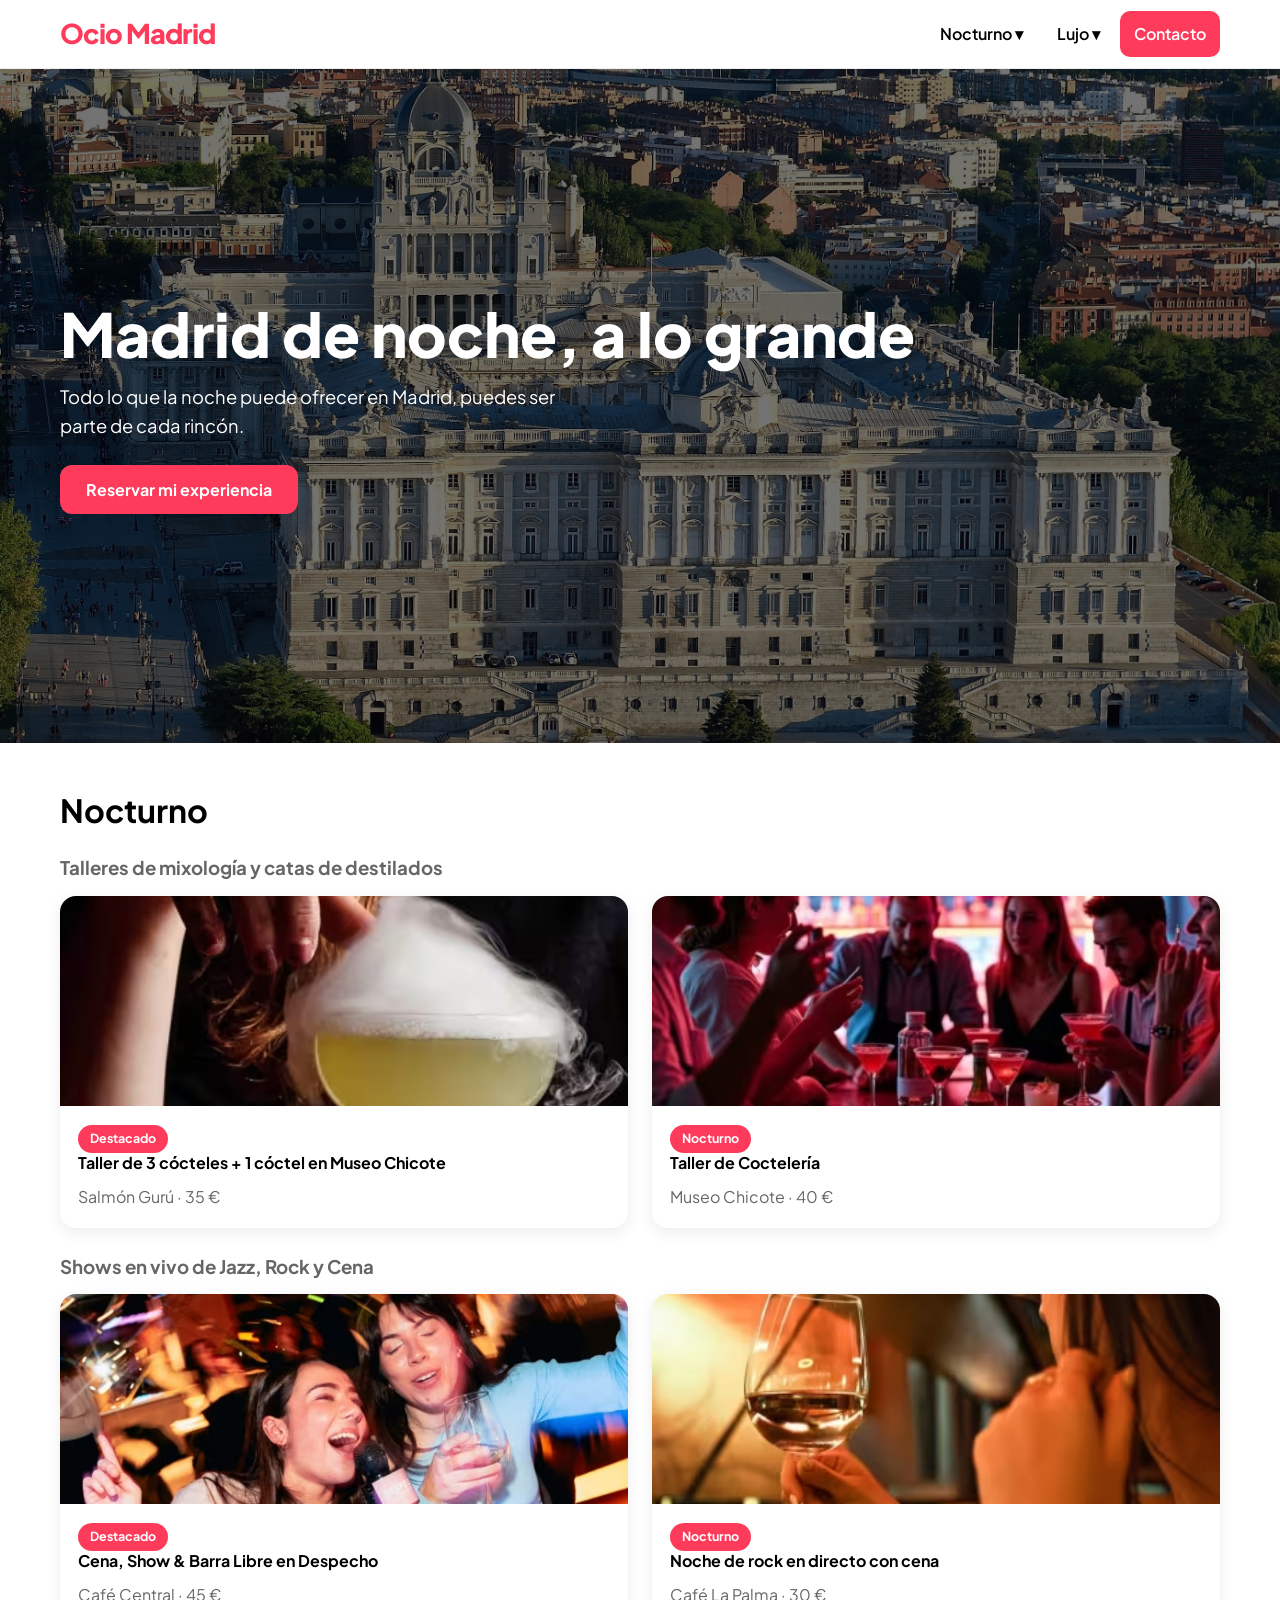
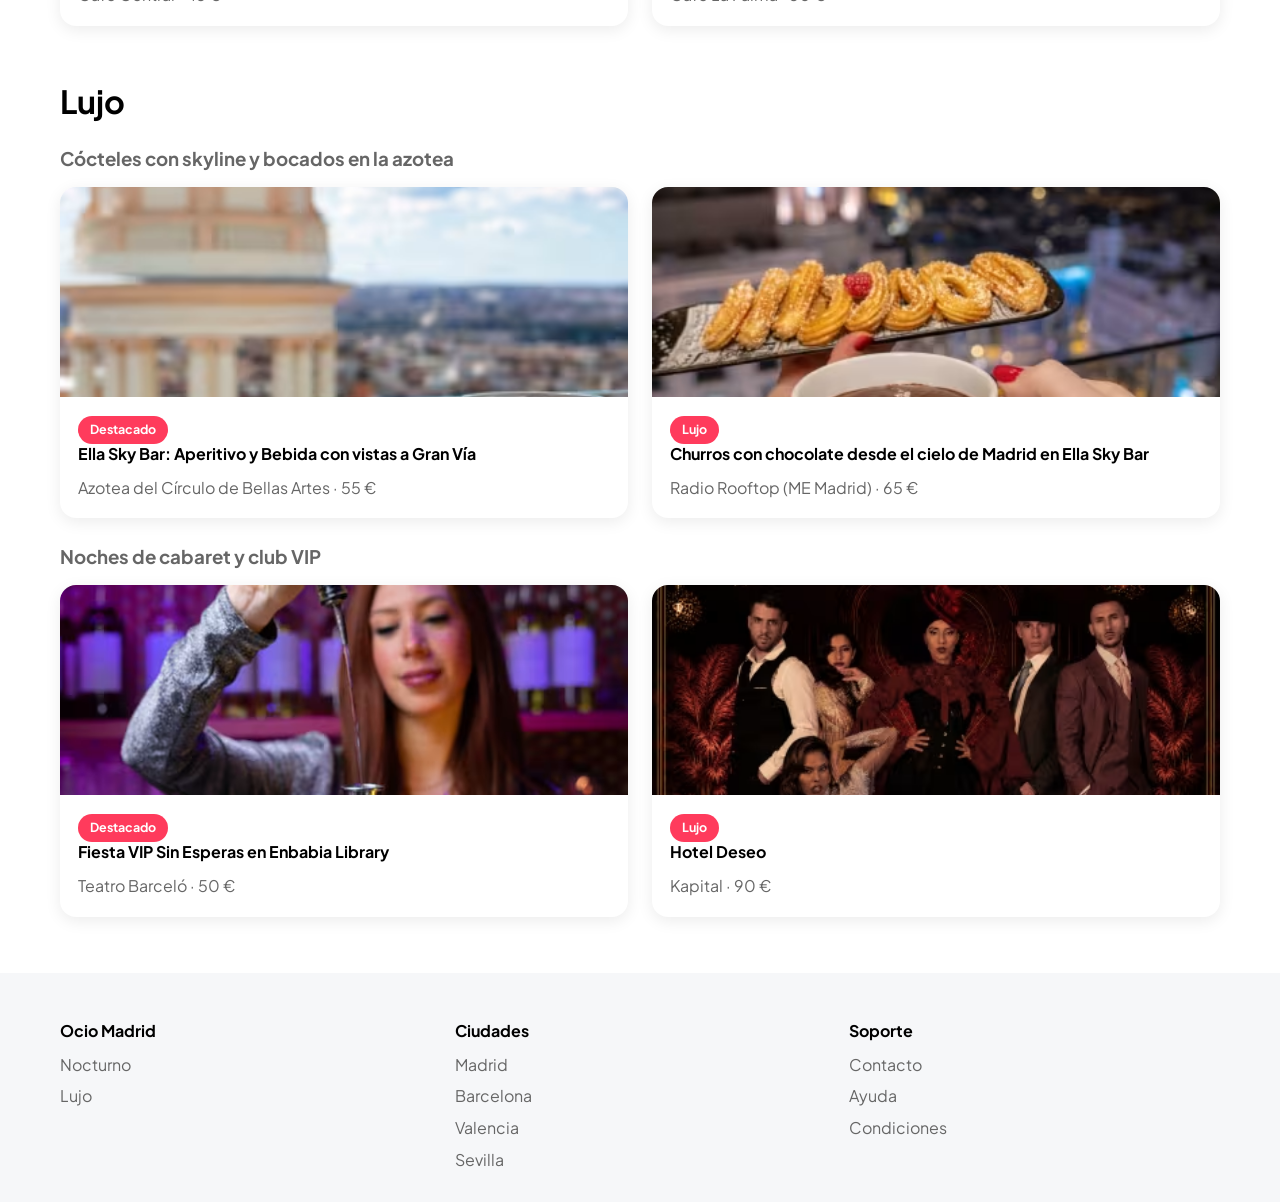
==== commit 165cecbe: "Finalizacion, imagenes, documentacion y correcciones finales en HTML y CSS" ====
--- a/index.html
+++ b/index.html
@@ -12,8 +12,8 @@
   <header class="navbar"><div class="contenedor">
     <a class="logo" href="index.html">Ocio Madrid</a>
     <nav aria-label="Principal"><ul class="menu">
-      <li><a href="index.html#nocturno">Nocturno ▾</a><ul class="submenu"><li><a href="eventos/mix-1.html">Taller de 3 cócteles + 1 cóctel en Museo Chicote</a></li><li><a href="eventos/mix-2.html">Cata de destilados premium</a></li><li><a href="eventos/live-1.html">Cena con jazz en directo</a></li><li><a href="eventos/live-2.html">Noche de rock en directo con cena</a></li></ul></li>
-      <li><a href="index.html#lujo">Lujo ▾</a><ul class="submenu"><li><a href="eventos/roof-1.html">Cócteles con vistas a Madrid</a></li><li><a href="eventos/roof-2.html">Atardecer premium con bocados</a></li><li><a href="eventos/cab-1.html">Noche de cabaret y burlesque</a></li><li><a href="eventos/cab-2.html">Club VIP con mesa reservada</a></li></ul></li>
+      <li><a href="index.html#nocturno">Nocturno ▾</a><ul class="submenu"><li><a href="eventos/mix-1.html">Taller de 3 cócteles + 1 cóctel en Museo Chicote</a></li><li><a href="eventos/mix-2.html">Taller de Coctelería</a></li><li><a href="eventos/live-1.html">Cena, Show & Barra Libre en Despecho</a></li><li><a href="eventos/live-2.html">Noche de rock en directo con cena</a></li></ul></li>
+      <li><a href="index.html#lujo">Lujo ▾</a><ul class="submenu"><li><a href="eventos/roof-1.html">Ella Sky Bar: Aperitivo y Bebida con vistas a Gran Vía</a></li><li><a href="eventos/roof-2.html">Churros con chocolate desde el cielo de Madrid en Ella Sky Bar</a></li><li><a href="eventos/cab-1.html">Fiesta VIP Sin Esperas en Enbabia Library</a></li><li><a href="eventos/cab-2.html">Hotel Deseo</a></li></ul></li>
       <li><a class="btn-nav" href="contacto.html">Contacto</a></li>
     </ul></nav>
   </div></header>
@@ -26,17 +26,17 @@
       <h3 id="mix">Talleres de mixología y catas de destilados</h3>
       <!-- GRID de 2 columnas en escritorio -->
       <div class="grid">
-        <article class="card"><a href="eventos/mix-1.html"><img src="https://images.unsplash.com/photo-1514362545857-3bc16c4c7d1b?auto=format&fit=crop&w=800&q=80" alt="Taller de 3 cócteles + 1 cóctel en Museo Chicote" loading="lazy">
+        <article class="card"><a href="eventos/mix-1.html"><img src="imagenes/Taller de 3 cocteles/Taller de 3 cocteles.avif" alt="Taller de 3 cócteles + 1 cóctel en Museo Chicote" loading="lazy">
           <div class="card-body"><span class="badge destacado">Destacado</span><h4>Taller de 3 cócteles + 1 cóctel en Museo Chicote</h4><p>Salmón Gurú · 35 €</p></div></a></article>
-        <article class="card"><a href="eventos/mix-2.html"><img src="https://images.unsplash.com/photo-1514362545857-3bc16c4c7d1b?auto=format&fit=crop&w=800&q=80" alt="Cata de destilados premium" loading="lazy">
-          <div class="card-body"><span class="badge">Nocturno</span><h4>Cata de destilados premium</h4><p>Museo Chicote · 40 €</p></div></a></article>
+        <article class="card"><a href="eventos/mix-2.html"><img src="imagenes/Taller de cocteleria/Taller de coctelería.avif" alt="Taller de Coctelería" loading="lazy">
+          <div class="card-body"><span class="badge">Nocturno</span><h4>Taller de Coctelería</h4><p>Museo Chicote · 40 €</p></div></a></article>
       </div>
       <h3 id="live">Shows en vivo de Jazz, Rock y Cena</h3>
       <!-- GRID de 2 columnas en escritorio, 1 en móvil -->
       <div class="grid">
-        <article class="card"><a href="eventos/live-1.html"><img src="https://images.unsplash.com/photo-1415201364774-f6f0bb35f28f?auto=format&fit=crop&w=800&q=80" alt="Cena con jazz en directo" loading="lazy">
-          <div class="card-body"><span class="badge destacado">Destacado</span><h4>Cena con jazz en directo</h4><p>Café Central · 45 €</p></div></a></article>
-        <article class="card"><a href="eventos/live-2.html"><img src="https://images.unsplash.com/photo-1415201364774-f6f0bb35f28f?auto=format&fit=crop&w=800&q=80" alt="Noche de rock en directo con cena" loading="lazy">
+        <article class="card"><a href="eventos/live-1.html"><img src="imagenes/Cena, Show & Barra Libre en Despecho/Cena, Show & Barra Libre en Despecho.avif" alt="Cena, Show & Barra Libre en Despecho" loading="lazy">
+          <div class="card-body"><span class="badge destacado">Destacado</span><h4>Cena, Show & Barra Libre en Despecho</h4><p>Café Central · 45 €</p></div></a></article>
+        <article class="card"><a href="eventos/live-2.html"><img src="imagenes/Noches de Piano Jazz con una bebida en El Café de la Ópera/Noches de Piano Jazz con una bebida en El Café de la Ópera.avif" alt="Noche de rock en directo con cena" loading="lazy">
           <div class="card-body"><span class="badge">Nocturno</span><h4>Noche de rock en directo con cena</h4><p>Café La Palma · 30 €</p></div></a></article>
       </div>
     </section>
@@ -44,18 +44,18 @@
       <h3 id="roof">Cócteles con skyline y bocados en la azotea</h3>
       <!-- GRID de 2 columnas en escritorio, 1 en móvil -->
       <div class="grid">
-        <article class="card"><a href="eventos/roof-1.html"><img src="https://images.unsplash.com/photo-1519671482749-fd09be7ccebf?auto=format&fit=crop&w=800&q=80" alt="Cócteles con vistas a Madrid" loading="lazy">
-          <div class="card-body"><span class="badge destacado">Destacado</span><h4>Cócteles con vistas a Madrid</h4><p>Azotea del Círculo de Bellas Artes · 55 €</p></div></a></article>
-        <article class="card"><a href="eventos/roof-2.html"><img src="https://images.unsplash.com/photo-1519671482749-fd09be7ccebf?auto=format&fit=crop&w=800&q=80" alt="Atardecer premium con bocados" loading="lazy">
-          <div class="card-body"><span class="badge">Lujo</span><h4>Atardecer premium con bocados</h4><p>Radio Rooftop (ME Madrid) · 65 €</p></div></a></article>
+        <article class="card"><a href="eventos/roof-1.html"><img src="imagenes/Ella Sky Bar/Ella Sky Bar (1).avif" alt="Ella Sky Bar: Aperitivo y Bebida con vistas a Gran Vía" loading="lazy">
+          <div class="card-body"><span class="badge destacado">Destacado</span><h4>Ella Sky Bar: Aperitivo y Bebida con vistas a Gran Vía</h4><p>Azotea del Círculo de Bellas Artes · 55 €</p></div></a></article>
+        <article class="card"><a href="eventos/roof-2.html"><img src="imagenes/Churros con chocolate desde el cielo de Madrid/Churros con chocolate desde el cielo de Madrid en Ella Sky Bar.avif" alt="Churros con chocolate desde el cielo de Madrid en Ella Sky Bar" loading="lazy">
+          <div class="card-body"><span class="badge">Lujo</span><h4>Churros con chocolate desde el cielo de Madrid en Ella Sky Bar</h4><p>Radio Rooftop (ME Madrid) · 65 €</p></div></a></article>
       </div>
       <h3 id="cab">Noches de cabaret y club VIP</h3>
       <!-- GRID de 2 columnas en escritorio -->
       <div class="grid">
-        <article class="card"><a href="eventos/cab-1.html"><img src="https://images.unsplash.com/photo-1492684223066-81342ee5ff30?auto=format&fit=crop&w=800&q=80" alt="Noche de cabaret y burlesque" loading="lazy">
-          <div class="card-body"><span class="badge destacado">Destacado</span><h4>Noche de cabaret y burlesque</h4><p>Teatro Barceló · 50 €</p></div></a></article>
-        <article class="card"><a href="eventos/cab-2.html"><img src="https://images.unsplash.com/photo-1492684223066-81342ee5ff30?auto=format&fit=crop&w=800&q=80" alt="Club VIP con mesa reservada" loading="lazy">
-          <div class="card-body"><span class="badge">Lujo</span><h4>Club VIP con mesa reservada</h4><p>Kapital · 90 €</p></div></a></article>
+        <article class="card"><a href="eventos/cab-1.html"><img src="imagenes/Fiesta VIP Sin Esperas en Enbabia Library/Fiesta VIP Sin Esperas en Enbabia Library (1).avif" alt="Fiesta VIP Sin Esperas en Enbabia Library" loading="lazy">
+          <div class="card-body"><span class="badge destacado">Destacado</span><h4>Fiesta VIP Sin Esperas en Enbabia Library</h4><p>Teatro Barceló · 50 €</p></div></a></article>
+        <article class="card"><a href="eventos/cab-2.html"><img src="imagenes/Hotel Deseo/Hotel Deseo.avif" alt="Hotel Deseo" loading="lazy">
+          <div class="card-body"><span class="badge">Lujo</span><h4>Hotel Deseo</h4><p>Kapital · 90 €</p></div></a></article>
       </div>
     </section>
   </main>
--- a/css/styles.css
+++ b/css/styles.css
@@ -162,7 +162,7 @@
   display: flex;
   align-items: center;
   color: #fff;
-  background-image: linear-gradient(rgba(0, 0, 0, .55), rgba(0, 0, 0, .55)), url('https://images.unsplash.com/photo-1514362545857-3bc16c4c7d1b?auto=format&fit=crop&w=1600&q=80');
+  background-image: linear-gradient(rgba(0, 0, 0, .55), rgba(0, 0, 0, .55)), url('../imagenes/Palacio_Real_de_Madrid_Julio_2016_\(cropped\).jpg');
   background-attachment: fixed;
   background-position: center;
   background-size: cover;
@@ -268,24 +268,6 @@
 }
 
 /* PÁGINAS DE EVENTO */
-.migas {
-  display: flex;
-  flex-wrap: wrap;
-  gap: 8px;
-  padding: 20px 0;
-  font-size: .9rem;
-  color: var(--sec)
-}
-
-.migas li+li::before {
-  content: ">";
-  margin-right: 8px
-}
-
-.migas a:hover {
-  color: var(--acento)
-}
-
 .detalle {
   display: grid;
   grid-template-columns: 2fr 1fr;
